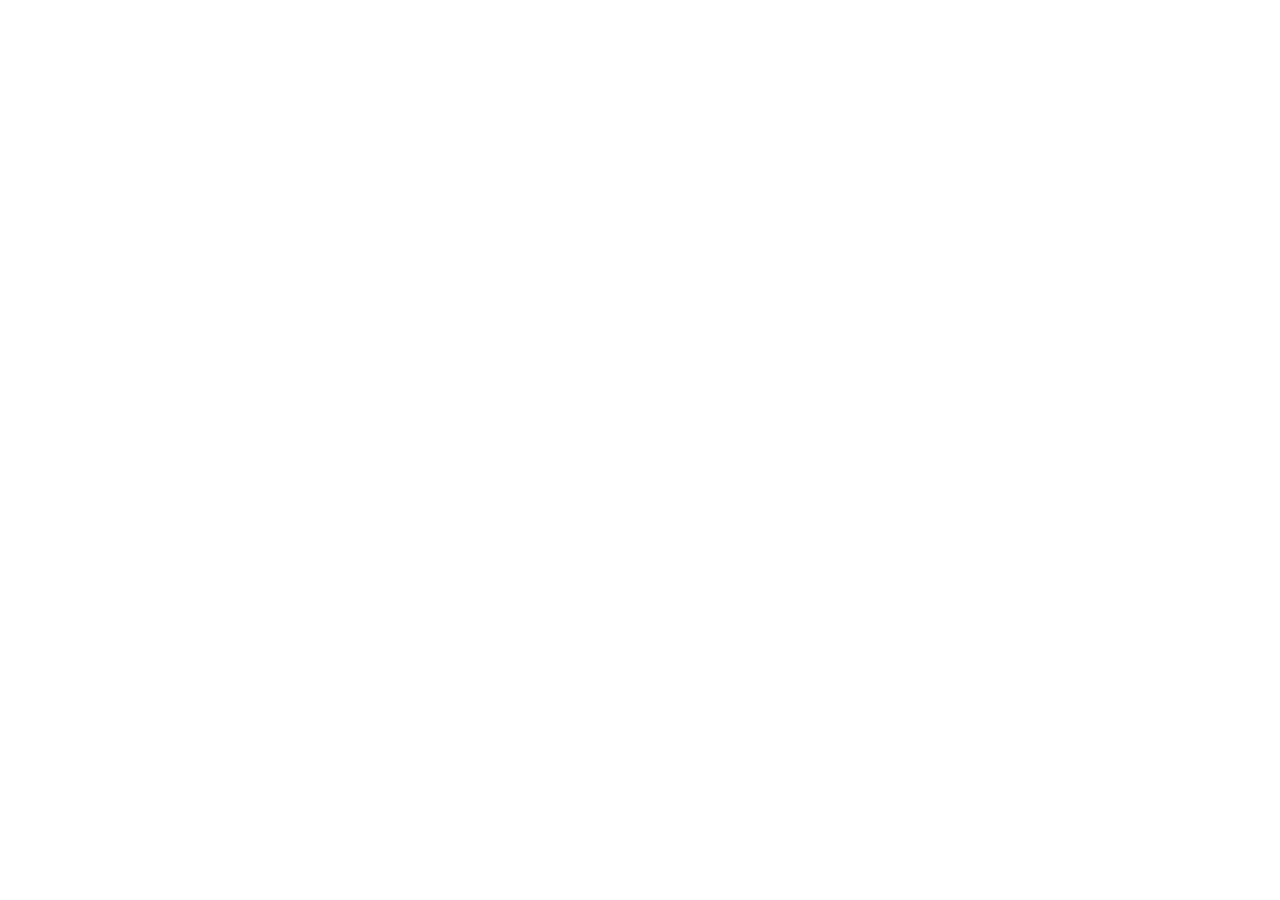
==== index.html @ 4777fe64 "First" ====
<!DOCTYPE html>
<html lang="en">
<head>
    <meta charset="UTF-8">
    <meta name="viewport" content="width=device-width, initial-scale=1.0">
    <title>Document</title>
    <link rel="stylesheet" href="assets/styles.css">
</head>
<body>
    
</body>
</html>
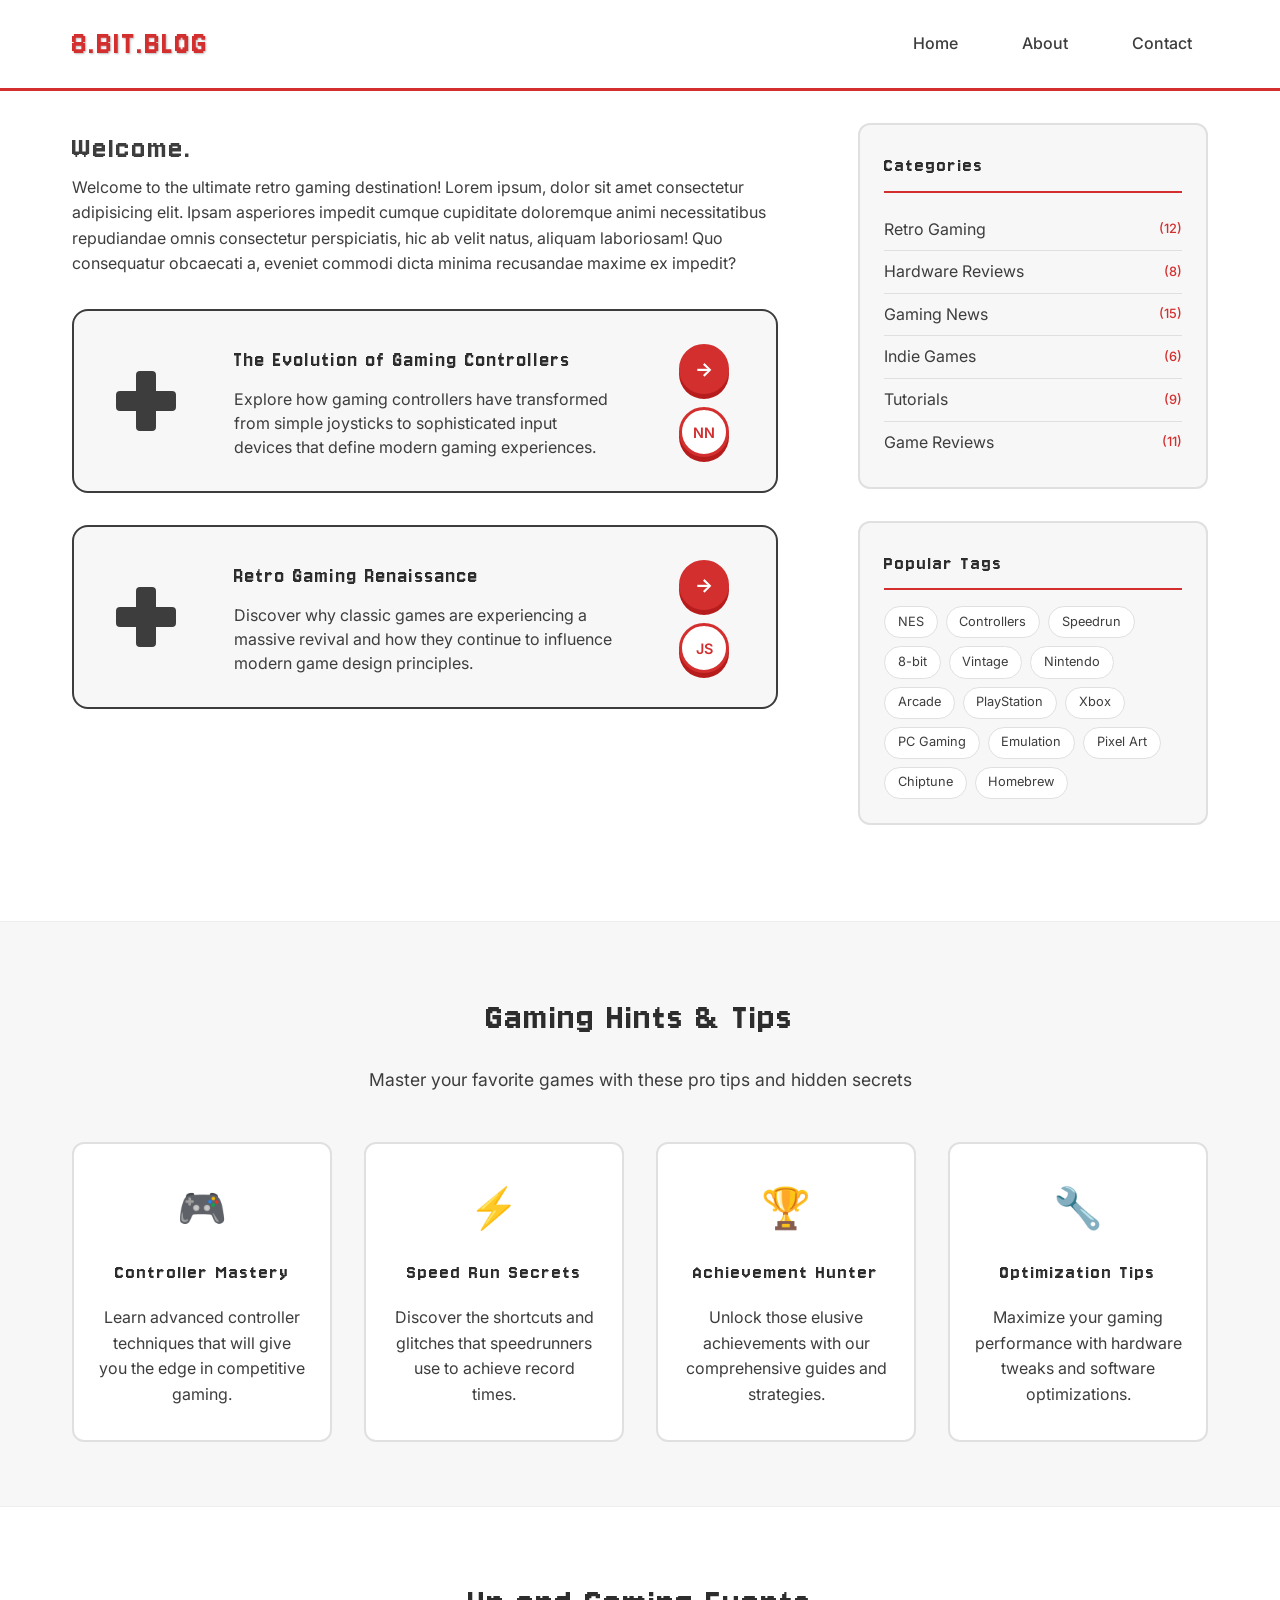
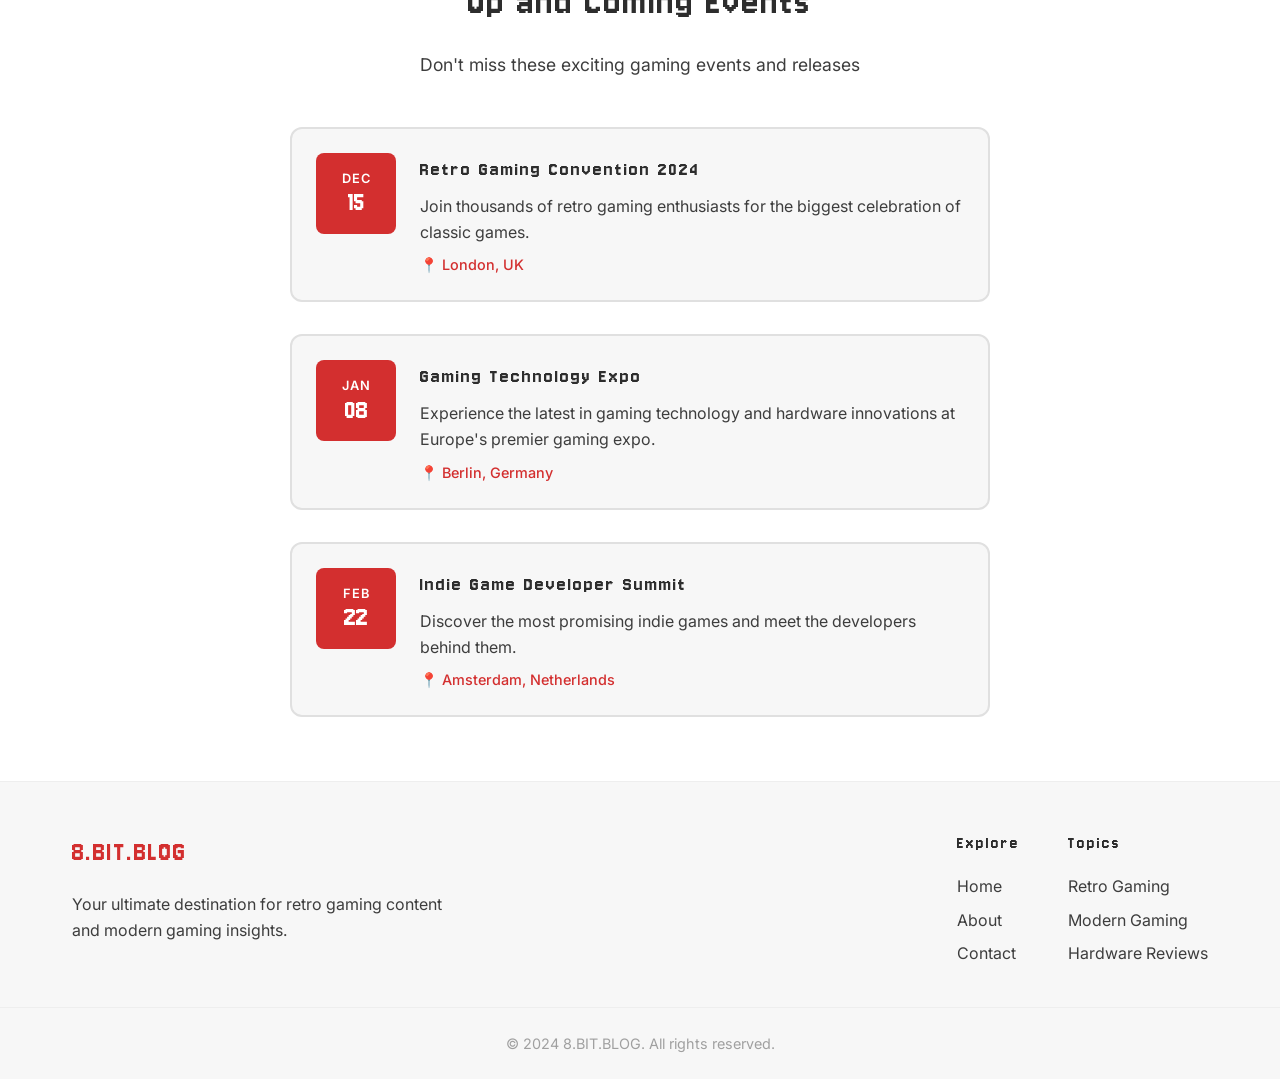
==== commit 2d7d7737: "Add proper CSS styles" ====
--- a/index.html
+++ b/index.html
@@ -1,12 +1,300 @@
-<!DOCTYPE html>
 <html lang="en">
-<head>
-    <meta charset="UTF-8">
-    <meta name="viewport" content="width=device-width, initial-scale=1.0">
-    <title>Document</title>
-    <link rel="stylesheet" href="assets/styles.css">
-</head>
-<body>
-    
-</body>
-</html>+  <head>
+    <meta charset="UTF-8" />
+    <meta name="viewport" content="width=device-width, initial-scale=1.0" />
+    <title>8.BIT.BLOG - Nostalgic Gaming Experience</title>
+    <link rel="stylesheet" href="assets/styles.css" />
+  </head>
+  <body>
+    <nav class="navbar">
+      <div class="nav-container">
+        <a href="index.html" class="nav-logo">8.BIT.BLOG</a>
+        <ul class="nav-links">
+          <li><a href="index.html">Home</a></li>
+          <li><a href="about.html">About</a></li>
+          <li><a href="contact.html">Contact</a></li>
+        </ul>
+      </div>
+    </nav>
+
+    <div class="content">
+      <div class="main-layout">
+        <!-- Left Column - Blog Content -->
+        <div class="blog-section">
+          <h1>Welcome.</h1>
+          <p>
+            Welcome to the ultimate retro gaming destination! Lorem ipsum, dolor
+            sit amet consectetur adipisicing elit. Ipsam asperiores impedit
+            cumque cupiditate doloremque animi necessitatibus repudiandae omnis
+            consectetur perspiciatis, hic ab velit natus, aliquam laboriosam!
+            Quo consequatur obcaecati a, eveniet commodi dicta minima recusandae
+            maxime ex impedit?
+          </p>
+
+          <!-- NES Gamepad Card Template -->
+          <div class="gamepad-card">
+            <div class="card-left">
+              <div class="dpad">
+                <div class="dpad-vertical"></div>
+                <div class="dpad-horizontal"></div>
+              </div>
+            </div>
+
+            <div class="card-content">
+              <h3>The Evolution of Gaming Controllers</h3>
+              <p>
+                Explore how gaming controllers have transformed from simple
+                joysticks to sophisticated input devices that define modern
+                gaming experiences.
+              </p>
+            </div>
+
+            <div class="card-right">
+              <div class="action-buttons">
+                <button class="action-btn read-more" title="Read More">
+                  <span class="arrow">→</span>
+                </button>
+                <button class="action-btn author-btn" title="Author">
+                  <span class="initials">NN</span>
+                </button>
+              </div>
+            </div>
+          </div>
+
+          <!-- Second Card -->
+          <div class="gamepad-card">
+            <div class="card-left">
+              <div class="dpad">
+                <div class="dpad-vertical"></div>
+                <div class="dpad-horizontal"></div>
+              </div>
+            </div>
+
+            <div class="card-content">
+              <h3>Retro Gaming Renaissance</h3>
+              <p>
+                Discover why classic games are experiencing a massive revival
+                and how they continue to influence modern game design
+                principles.
+              </p>
+            </div>
+
+            <div class="card-right">
+              <div class="action-buttons">
+                <button class="action-btn read-more" title="Read More">
+                  <span class="arrow">→</span>
+                </button>
+                <button class="action-btn author-btn" title="Author">
+                  <span class="initials">JS</span>
+                </button>
+              </div>
+            </div>
+          </div>
+        </div>
+        <!-- End of Left Column -->
+
+        <!-- Right Column - Tags and Categories -->
+        <div class="sidebar-section">
+          <!-- Categories -->
+          <div class="sidebar-widget">
+            <h3>Categories</h3>
+            <ul class="category-list">
+              <li>
+                <a href="#" class="category-item"
+                  >Retro Gaming <span class="count">(12)</span></a
+                >
+              </li>
+              <li>
+                <a href="#" class="category-item"
+                  >Hardware Reviews <span class="count">(8)</span></a
+                >
+              </li>
+              <li>
+                <a href="#" class="category-item"
+                  >Gaming News <span class="count">(15)</span></a
+                >
+              </li>
+              <li>
+                <a href="#" class="category-item"
+                  >Indie Games <span class="count">(6)</span></a
+                >
+              </li>
+              <li>
+                <a href="#" class="category-item"
+                  >Tutorials <span class="count">(9)</span></a
+                >
+              </li>
+              <li>
+                <a href="#" class="category-item"
+                  >Game Reviews <span class="count">(11)</span></a
+                >
+              </li>
+            </ul>
+          </div>
+
+          <!-- Tags -->
+          <div class="sidebar-widget">
+            <h3>Popular Tags</h3>
+            <div class="tag-cloud">
+              <a href="#" class="tag">NES</a>
+              <a href="#" class="tag">Controllers</a>
+              <a href="#" class="tag">Speedrun</a>
+              <a href="#" class="tag">8-bit</a>
+              <a href="#" class="tag">Vintage</a>
+              <a href="#" class="tag">Nintendo</a>
+              <a href="#" class="tag">Arcade</a>
+              <a href="#" class="tag">PlayStation</a>
+              <a href="#" class="tag">Xbox</a>
+              <a href="#" class="tag">PC Gaming</a>
+              <a href="#" class="tag">Emulation</a>
+              <a href="#" class="tag">Pixel Art</a>
+              <a href="#" class="tag">Chiptune</a>
+              <a href="#" class="tag">Homebrew</a>
+            </div>
+          </div>
+        </div>
+      </div>
+    </div>
+
+    <!-- Gaming Hints Section - Full Width -->
+    <div class="hints-section">
+      <div class="hints-container">
+        <h2>Gaming Hints & Tips</h2>
+        <p class="hints-subtitle">
+          Master your favorite games with these pro tips and hidden secrets
+        </p>
+
+        <div class="hints-grid">
+          <div class="hint-card">
+            <div class="hint-icon">🎮</div>
+            <h3>Controller Mastery</h3>
+            <p>
+              Learn advanced controller techniques that will give you the edge
+              in competitive gaming.
+            </p>
+          </div>
+
+          <div class="hint-card">
+            <div class="hint-icon">⚡</div>
+            <h3>Speed Run Secrets</h3>
+            <p>
+              Discover the shortcuts and glitches that speedrunners use to
+              achieve record times.
+            </p>
+          </div>
+
+          <div class="hint-card">
+            <div class="hint-icon">🏆</div>
+            <h3>Achievement Hunter</h3>
+            <p>
+              Unlock those elusive achievements with our comprehensive guides
+              and strategies.
+            </p>
+          </div>
+
+          <div class="hint-card">
+            <div class="hint-icon">🔧</div>
+            <h3>Optimization Tips</h3>
+            <p>
+              Maximize your gaming performance with hardware tweaks and software
+              optimizations.
+            </p>
+          </div>
+        </div>
+      </div>
+    </div>
+
+    <!-- Up and Coming Events Section -->
+    <div class="events-section">
+      <div class="events-container">
+        <h2>Up and Coming Events</h2>
+        <p class="events-subtitle">
+          Don't miss these exciting gaming events and releases
+        </p>
+
+        <div class="events-timeline">
+          <div class="event-item">
+            <div class="event-date">
+              <span class="month">DEC</span>
+              <span class="day">15</span>
+            </div>
+            <div class="event-content">
+              <h3>Retro Gaming Convention 2024</h3>
+              <p>
+                Join thousands of retro gaming enthusiasts for the biggest
+                celebration of classic games.
+              </p>
+              <span class="event-location">📍 London, UK</span>
+            </div>
+          </div>
+
+          <div class="event-item">
+            <div class="event-date">
+              <span class="month">JAN</span>
+              <span class="day">08</span>
+            </div>
+            <div class="event-content">
+              <h3>Gaming Technology Expo</h3>
+              <p>
+                Experience the latest in gaming technology and hardware
+                innovations at Europe's premier gaming expo.
+              </p>
+              <span class="event-location">📍 Berlin, Germany</span>
+            </div>
+          </div>
+
+          <div class="event-item">
+            <div class="event-date">
+              <span class="month">FEB</span>
+              <span class="day">22</span>
+            </div>
+            <div class="event-content">
+              <h3>Indie Game Developer Summit</h3>
+              <p>
+                Discover the most promising indie games and meet the developers
+                behind them.
+              </p>
+              <span class="event-location">📍 Amsterdam, Netherlands</span>
+            </div>
+          </div>
+        </div>
+      </div>
+    </div>
+
+    <footer class="footer">
+      <div class="footer-container">
+        <div class="footer-brand">
+          <h3>8.BIT.BLOG</h3>
+          <p>
+            Your ultimate destination for retro gaming content and modern gaming
+            insights.
+          </p>
+        </div>
+
+        <div class="footer-links">
+          <div class="footer-section">
+            <h4>Explore</h4>
+            <ul>
+              <li><a href="index.html">Home</a></li>
+              <li><a href="about.html">About</a></li>
+              <li><a href="contact.html">Contact</a></li>
+            </ul>
+          </div>
+
+          <div class="footer-section">
+            <h4>Topics</h4>
+            <ul>
+              <li><a href="#">Retro Gaming</a></li>
+              <li><a href="#">Modern Gaming</a></li>
+              <li><a href="#">Hardware Reviews</a></li>
+            </ul>
+          </div>
+        </div>
+      </div>
+
+      <div class="footer-bottom">
+        <p>&copy; 2024 8.BIT.BLOG. All rights reserved.</p>
+      </div>
+    </footer>
+  </body>
+</html>
--- a/assets/styles.css
+++ b/assets/styles.css
@@ -0,0 +1,915 @@
+/* Import fonts from Google Fonts */
+@import url("https://fonts.googleapis.com/css2?family=Jersey+10&family=Inter:wght@300;400;500;600&display=swap");
+
+/* Retro Gaming Color Scheme - Inspired by classic NES gamepad */
+:root {
+  --retro-dark: #2d2d2d;
+  --retro-grey: #3d3d3d;
+  --retro-light: #f7f7f7;
+  --retro-red: #d32f2f;
+  --retro-white: #ffffff;
+  --retro-shadow: rgba(42, 42, 42, 0.3);
+  --retro-letter-spacing: 2px;
+}
+
+/* Global styles */
+* {
+  margin: 0;
+  padding: 0;
+  box-sizing: border-box;
+}
+body {
+  font-family: "Inter", sans-serif;
+  background: var(--retro-white);
+  min-height: 100vh;
+  color: var(--retro-grey);
+  line-height: 1.6;
+}
+/* Headings */
+h1,
+h2,
+h3,
+h4,
+h5,
+h6 {
+  font-weight: normal;
+  font-family: "Jersey 10", cursive;
+  letter-spacing: var(--retro-letter-spacing);
+}
+
+/* Navbar styling */
+.navbar {
+  background: var(--retro-white);
+  border-bottom: 3px solid var(--retro-red);
+}
+
+.nav-container {
+  max-width: 1200px;
+  margin: 0 auto;
+  display: flex;
+  justify-content: space-between;
+  align-items: center;
+  padding: 1rem 2rem;
+}
+
+.nav-logo {
+  font-size: 2.2rem;
+  color: var(--retro-red);
+  text-decoration: none;
+  text-shadow: 1px 1px 2px var(--retro-shadow);
+  font-weight: normal;
+  font-family: "Jersey 10", cursive;
+  letter-spacing: var(--retro-letter-spacing);
+}
+
+.nav-links {
+  display: flex;
+  list-style: none;
+  gap: 2rem;
+}
+
+.nav-links a {
+  color: var(--retro-grey);
+  text-decoration: none;
+  font-family: "Inter", sans-serif;
+  font-weight: 500;
+  padding: 0.5rem 1rem;
+  transition: all 0.1s ease;
+}
+
+.nav-links a:hover {
+  color: var(--retro-red);
+}
+
+/* Main title styling */
+.main-title {
+  text-align: center;
+  padding: 3rem 2rem;
+  background: rgba(255, 255, 255, 0.1);
+  margin: 2rem auto;
+  max-width: 800px;
+  border-radius: 12px;
+  border: 3px solid var(--retro-dark);
+  box-shadow: 0 8px 16px var(--retro-shadow);
+}
+
+.main-title h1 {
+  font-size: 3.5rem;
+  color: var(--retro-white);
+  text-shadow: 3px 3px 0px var(--retro-red);
+  margin-bottom: 1rem;
+  font-family: "Jersey 10", cursive;
+  letter-spacing: 2px;
+}
+
+.main-title .subtitle {
+  font-size: 1.2rem;
+  color: var(--retro-light);
+  font-weight: 500;
+  text-transform: uppercase;
+  letter-spacing: 1px;
+}
+
+/* Content area styling */
+.content {
+  max-width: 1200px;
+  margin: 0 auto;
+  padding: 2rem;
+}
+
+.content p {
+  font-family: "Inter", sans-serif;
+  font-weight: 400;
+  margin-bottom: 1rem;
+}
+
+/* Main Layout - Two Column */
+.main-layout {
+  display: grid;
+  grid-template-columns: 1fr 350px;
+  gap: 5rem;
+  align-items: start;
+}
+
+.blog-section {
+  min-width: 0; /* Prevents grid overflow */
+}
+
+/* Sidebar Section */
+.sidebar-section {
+  display: flex;
+  flex-direction: column;
+  gap: 2rem;
+}
+
+.sidebar-widget {
+  background: var(--retro-light);
+  border: 2px solid #e0e0e0;
+  border-radius: 12px;
+  padding: 1.5rem;
+}
+
+.sidebar-widget h3 {
+  color: var(--retro-dark);
+  margin-bottom: 1rem;
+  font-size: 1.3rem;
+  border-bottom: 2px solid var(--retro-red);
+  padding-bottom: 0.5rem;
+}
+
+/* Categories */
+.category-list {
+  list-style: none;
+  padding: 0;
+  margin: 0;
+}
+
+.category-list li {
+  border-bottom: 1px solid #e0e0e0;
+  padding: 0.5rem 0;
+}
+
+.category-list li:last-child {
+  border-bottom: none;
+}
+
+.category-item {
+  font-family: 'Inter', sans-serif;
+  color: var(--retro-grey);
+  text-decoration: none;
+  display: flex;
+  justify-content: space-between;
+  align-items: center;
+  transition: color 0.2s ease;
+}
+
+.category-item:hover {
+  color: var(--retro-red);
+}
+
+.count {
+  font-size: 0.8rem;
+  color: var(--retro-red);
+  font-weight: 500;
+}
+
+/* Tag Cloud */
+.tag-cloud {
+  display: flex;
+  flex-wrap: wrap;
+  gap: 0.5rem;
+}
+
+.tag {
+  font-family: 'Inter', sans-serif;
+  background: var(--retro-white);
+  color: var(--retro-grey);
+  padding: 0.3rem 0.8rem;
+  border-radius: 20px;
+  text-decoration: none;
+  font-size: 0.8rem;
+  border: 1px solid #e0e0e0;
+  transition: all 0.2s ease;
+}
+
+.tag:hover {
+  background: var(--retro-red);
+  color: var(--retro-white);
+  border-color: var(--retro-red);
+}
+
+
+/* About Page Specific Styles */
+.about-topics {
+  margin: 2rem 0;
+}
+
+.topic-item {
+  background: var(--retro-light);
+  border: 2px solid #e0e0e0;
+  border-radius: 12px;
+  padding: 1.5rem;
+  margin-bottom: 1rem;
+  transition: all 0.3s ease;
+}
+
+.topic-item:hover {
+  border-color: var(--retro-red);
+  transform: translateY(-2px);
+  box-shadow: 0 4px 12px rgba(0, 0, 0, 0.1);
+}
+
+.topic-item h3 {
+  color: var(--retro-dark);
+  margin-bottom: 0.5rem;
+  font-size: 1.2rem;
+}
+
+.topic-item p {
+  font-family: 'Inter', sans-serif;
+  color: var(--retro-grey);
+  line-height: 1.6;
+  margin: 0;
+}
+
+/* Contact Form Styles */
+.contact-form-section {
+  margin: 2rem 0;
+  background: var(--retro-light);
+  border: 2px solid #e0e0e0;
+  border-radius: 12px;
+  padding: 2rem;
+}
+
+.contact-form-section h2 {
+  margin-bottom: 1.5rem;
+  color: var(--retro-dark);
+}
+
+.contact-form {
+  display: flex;
+  flex-direction: column;
+  gap: 1.5rem;
+}
+
+.form-row {
+  display: grid;
+  grid-template-columns: 1fr 1fr;
+  gap: 1rem;
+}
+
+.form-group {
+  display: flex;
+  flex-direction: column;
+}
+
+.form-group label {
+  font-family: 'Inter', sans-serif;
+  color: var(--retro-dark);
+  font-weight: 500;
+  margin-bottom: 0.5rem;
+  font-size: 0.9rem;
+}
+
+.form-group input,
+.form-group select,
+.form-group textarea {
+  font-family: 'Inter', sans-serif;
+  padding: 0.8rem;
+  border: 2px solid #e0e0e0;
+  border-radius: 6px;
+  font-size: 0.9rem;
+  transition: border-color 0.2s ease;
+  background: var(--retro-white);
+}
+
+.form-group input:focus,
+.form-group select:focus,
+.form-group textarea:focus {
+  outline: none;
+  border-color: var(--retro-red);
+}
+
+.form-group textarea {
+  resize: vertical;
+  min-height: 120px;
+}
+
+.checkbox-group {
+  flex-direction: row;
+  align-items: center;
+  gap: 0.5rem;
+}
+
+.checkbox-label {
+  display: flex;
+  align-items: center;
+  gap: 0.5rem;
+  cursor: pointer;
+  font-size: 0.9rem;
+}
+
+.checkbox-label input[type="checkbox"] {
+  width: 18px;
+  height: 18px;
+  margin: 0;
+}
+
+.contact-submit-btn {
+  background: var(--retro-red);
+  color: var(--retro-white);
+  padding: 1rem 2rem;
+  border: none;
+  border-radius: 6px;
+  font-family: 'Inter', sans-serif;
+  font-weight: 600;
+  font-size: 1rem;
+  cursor: pointer;
+  transition: all 0.2s ease;
+  align-self: flex-start;
+  box-shadow: 0 4px 0 #b71c1c;
+}
+
+.contact-submit-btn:hover {
+  transform: translateY(-2px);
+  box-shadow: 0 6px 0 #b71c1c;
+}
+
+.contact-submit-btn:active {
+  transform: translateY(2px);
+  box-shadow: 0 2px 0 #b71c1c;
+}
+
+.contact-link {
+  color: var(--retro-red);
+  text-decoration: none;
+  font-weight: 500;
+  font-family: 'Inter', sans-serif;
+  font-size: 0.9rem;
+  margin-top: 0.5rem;
+  display: inline-block;
+}
+
+.contact-link:hover {
+  text-decoration: underline;
+}
+
+/* NES Gamepad Card Styling */
+.gamepad-card {
+  display: flex;
+  align-items: center;
+  background: var(--retro-light);
+  border: 2px solid var(--retro-grey);
+  border-radius: 16px;
+  padding: 2rem;
+  margin: 2rem 0;
+  gap: 2rem;
+  max-width: 800px;
+}
+
+/* Left side - D-Pad */
+.card-left {
+  flex: 0 0 80px;
+  display: flex;
+  justify-content: center;
+  align-items: center;
+}
+
+.dpad {
+  position: relative;
+  width: 60px;
+  height: 60px;
+}
+
+.dpad-horizontal,
+.dpad-vertical {
+  background: var(--retro-grey);
+  position: absolute;
+  border-radius: 4px;
+}
+
+.dpad-horizontal {
+  width: 60px;
+  height: 20px;
+  top: 50%;
+  left: 0;
+  transform: translateY(-50%);
+}
+
+.dpad-vertical {
+  width: 20px;
+  height: 60px;
+  left: 50%;
+  top: 0;
+  transform: translateX(-50%);
+}
+
+/* Center content */
+.card-content {
+  flex: 1;
+  padding: 0 1rem;
+}
+
+.card-content h3 {
+  color: var(--retro-dark);
+  margin-bottom: 0.5rem;
+  font-size: 1.4rem;
+}
+
+.card-content p {
+  color: var(--retro-grey);
+  margin: 0;
+  line-height: 1.5;
+}
+
+/* Right side - Action buttons */
+.card-right {
+  flex: 0 0 80px;
+  display: flex;
+  justify-content: center;
+  align-items: center;
+}
+
+.action-buttons {
+  display: flex;
+  flex-direction: column;
+  gap: 0.8rem;
+}
+
+.action-btn {
+  width: 50px;
+  height: 50px;
+  border-radius: 50%;
+  border: 3px solid var(--retro-red);
+  background: var(--retro-red);
+  color: var(--retro-white);
+  font-family: "Inter", sans-serif;
+  font-weight: 600;
+  cursor: pointer;
+  transition: all 0.2s ease;
+  display: flex;
+  align-items: center;
+  justify-content: center;
+  box-shadow: 0 5px 0 #b71c1c;
+}
+
+.action-btn:active {
+  transform: translateY(3px);
+  box-shadow: 0 2px 0 #b71c1c;
+}
+
+.action-btn .arrow {
+  font-size: 1.2rem;
+  font-weight: bold;
+}
+
+.action-btn .initials {
+  font-size: 0.9rem;
+  font-weight: 600;
+}
+
+/* Author button styling */
+.author-btn {
+  background: var(--retro-white);
+  color: var(--retro-red);
+  border: 3px solid var(--retro-red);
+  box-shadow: 0 5px 0 #b71c1c;
+}
+
+.author-btn:hover {
+  background: var(--retro-red);
+  color: var(--retro-white);
+}
+
+/* Gaming Hints Section */
+.hints-section {
+  background: var(--retro-light);
+  border-top: 1px solid #eee;
+  border-bottom: 1px solid #eee;
+  margin-top: 4rem;
+  padding: 4rem 0;
+}
+
+.hints-container {
+  max-width: 1200px;
+  margin: 0 auto;
+  padding: 0 2rem;
+  text-align: center;
+}
+
+.hints-section h2 {
+  color: var(--retro-dark);
+  font-size: 2.5rem;
+  margin-bottom: 1rem;
+}
+
+.hints-subtitle {
+  font-family: "Inter", sans-serif;
+  color: var(--retro-grey);
+  font-size: 1.1rem;
+  margin-bottom: 3rem;
+  max-width: 600px;
+  margin-left: auto;
+  margin-right: auto;
+}
+
+.hints-grid {
+  display: grid;
+  grid-template-columns: repeat(auto-fit, minmax(250px, 1fr));
+  gap: 2rem;
+  margin-top: 3rem;
+}
+
+.hint-card {
+  background: var(--retro-white);
+  border: 2px solid #e0e0e0;
+  border-radius: 12px;
+  padding: 2rem 1.5rem;
+  text-align: center;
+  transition: all 0.3s ease;
+  cursor: pointer;
+}
+
+.hint-card:hover {
+  border-color: var(--retro-red);
+  transform: translateY(-4px);
+  box-shadow: 0 8px 24px rgba(0, 0, 0, 0.1);
+}
+
+.hint-icon {
+  font-size: 2.5rem;
+  margin-bottom: 1rem;
+  display: block;
+}
+
+.hint-card h3 {
+  color: var(--retro-dark);
+  margin-bottom: 1rem;
+  font-size: 1.3rem;
+}
+
+.hint-card p {
+  font-family: "Inter", sans-serif;
+  color: var(--retro-grey);
+  line-height: 1.6;
+  margin: 0;
+}
+
+/* Events Section */
+.events-section {
+  background: var(--retro-white);
+  padding: 4rem 0;
+}
+
+.events-container {
+  max-width: 1200px;
+  margin: 0 auto;
+  padding: 0 2rem;
+  text-align: center;
+}
+
+.events-section h2 {
+  color: var(--retro-dark);
+  font-size: 2.5rem;
+  margin-bottom: 1rem;
+}
+
+.events-subtitle {
+  font-family: 'Inter', sans-serif;
+  color: var(--retro-grey);
+  font-size: 1.1rem;
+  margin-bottom: 3rem;
+  max-width: 600px;
+  margin-left: auto;
+  margin-right: auto;
+}
+
+.events-timeline {
+  display: flex;
+  flex-direction: column;
+  gap: 2rem;
+  max-width: 700px;
+  margin: 0 auto;
+  text-align: left;
+}
+
+.event-item {
+  display: flex;
+  gap: 1.5rem;
+  align-items: flex-start;
+  padding: 1.5rem;
+  background: var(--retro-light);
+  border-radius: 12px;
+  border: 2px solid #e0e0e0;
+  transition: all 0.3s ease;
+}
+
+.event-item:hover {
+  border-color: var(--retro-red);
+  transform: translateY(-2px);
+  box-shadow: 0 8px 24px rgba(0, 0, 0, 0.1);
+}
+
+.event-date {
+  flex: 0 0 80px;
+  text-align: center;
+  background: var(--retro-red);
+  color: var(--retro-white);
+  border-radius: 8px;
+  padding: 1rem 0.5rem;
+  display: flex;
+  flex-direction: column;
+  justify-content: center;
+}
+
+.event-date .month {
+  font-family: 'Inter', sans-serif;
+  font-size: 0.8rem;
+  font-weight: 600;
+  text-transform: uppercase;
+  letter-spacing: 1px;
+}
+
+.event-date .day {
+  font-family: 'Jersey 10', cursive;
+  font-size: 1.8rem;
+  font-weight: normal;
+  line-height: 1;
+}
+
+.event-content {
+  flex: 1;
+}
+
+.event-content h3 {
+  color: var(--retro-dark);
+  margin-bottom: 0.5rem;
+  font-size: 1.3rem;
+}
+
+.event-content p {
+  font-family: 'Inter', sans-serif;
+  color: var(--retro-grey);
+  line-height: 1.6;
+  margin-bottom: 0.5rem;
+}
+
+.event-location {
+  font-family: 'Inter', sans-serif;
+  color: var(--retro-red);
+  font-size: 0.9rem;
+  font-weight: 500;
+}
+
+/* Footer Styling */
+.footer {
+  border-top: 1px solid #eee;
+  background: var(--retro-light);
+  color: var(--retro-dark);
+  margin-top: 0;
+}
+
+.footer-container {
+  max-width: 1200px;
+  margin: 0 auto;
+  padding: 3rem 2rem 2rem;
+  display: grid;
+  grid-template-columns: 1fr 1fr;
+  gap: 3rem;
+  align-items: start;
+}
+
+.footer-brand h3 {
+  color: var(--retro-red);
+  margin-bottom: 1rem;
+  font-size: 1.8rem;
+}
+
+.footer-brand p {
+  font-family: "Inter", sans-serif;
+  color: var(--retro-grey);
+  line-height: 1.6;
+  max-width: 400px;
+}
+
+.footer-links {
+  display: flex;
+  gap: 3rem;
+  justify-content: flex-end;
+}
+
+.footer-section h4 {
+  color: var(--retro-dark);
+  margin-bottom: 1rem;
+  font-size: 1.1rem;
+}
+
+.footer-section ul {
+  list-style: none;
+  padding: 0;
+}
+
+.footer-section li {
+  margin-bottom: 0.5rem;
+}
+
+.footer-section a {
+  color: var(--retro-grey);
+  text-decoration: none;
+  font-family: "Inter", sans-serif;
+  font-weight: 400;
+  transition: color 0.2s ease;
+}
+
+.footer-section a:hover {
+  color: var(--retro-red);
+}
+
+.footer-bottom {
+  border-top: 1px solid #eee;
+  padding: 1.5rem 2rem;
+  text-align: center;
+}
+
+.footer-bottom p {
+  font-family: "Inter", sans-serif;
+  color: #a0a0a0;
+  margin: 0;
+  font-size: 0.9rem;
+}
+
+/* Responsive design */
+@media (max-width: 768px) {
+  .nav-container {
+    flex-direction: column;
+    gap: 1rem;
+  }
+
+  .nav-links {
+    gap: 1rem;
+  }
+
+  .main-title h1 {
+    font-size: 2.5rem;
+  }
+
+  .navbar {
+    padding: 1rem;
+  }
+
+  /* Responsive main layout */
+  .main-layout {
+    grid-template-columns: 1fr;
+    gap: 2rem;
+  }
+
+  .sidebar-section {
+    order: -1; /* Move sidebar above blog content on mobile */
+  }
+
+  .sidebar-widget {
+    padding: 1rem;
+  }
+
+  .tag-cloud {
+    gap: 0.3rem;
+  }
+
+  .tag {
+    font-size: 0.75rem;
+    padding: 0.25rem 0.6rem;
+  }
+
+  /* Responsive contact form */
+  .contact-form-section {
+    padding: 1.5rem;
+  }
+
+  .form-row {
+    grid-template-columns: 1fr;
+    gap: 0;
+  }
+
+  /* Responsive gamepad card */
+  .gamepad-card {
+    flex-direction: column;
+    text-align: center;
+    padding: 1.5rem;
+    gap: 1.5rem;
+  }
+
+  .card-left,
+  .card-right {
+    flex: none;
+  }
+
+  .action-buttons {
+    flex-direction: row;
+    justify-content: center;
+    gap: 1rem;
+  }
+
+  .dpad {
+    width: 50px;
+    height: 50px;
+  }
+
+  .dpad-horizontal {
+    width: 50px;
+    height: 16px;
+  }
+
+  .dpad-vertical {
+    width: 16px;
+    height: 50px;
+  }
+
+  /* Responsive hints section */
+  .hints-section {
+    padding: 3rem 0;
+  }
+
+  .hints-container {
+    padding: 0 1rem;
+  }
+
+  .hints-section h2 {
+    font-size: 2rem;
+  }
+
+  .hints-grid {
+    grid-template-columns: 1fr;
+    gap: 1.5rem;
+  }
+
+  .hint-card {
+    padding: 1.5rem;
+  }
+
+  /* Responsive events section */
+  .events-section {
+    padding: 3rem 0;
+  }
+
+  .events-container {
+    padding: 0 1rem;
+  }
+
+  .events-section h2 {
+    font-size: 2rem;
+  }
+
+  .events-timeline {
+    max-width: 100%;
+  }
+
+  .event-item {
+    padding: 1.2rem;
+    gap: 1rem;
+  }
+
+  .event-date {
+    flex: 0 0 70px;
+    padding: 0.8rem 0.5rem;
+  }
+
+  .event-date .day {
+    font-size: 1.5rem;
+  }
+
+  /* Responsive footer */
+  .footer-container {
+    grid-template-columns: 1fr;
+    gap: 2rem;
+    padding: 2rem 1rem 1.5rem;
+  }
+
+  .footer-links {
+    justify-content: flex-start;
+    gap: 2rem;
+  }
+
+  .footer-bottom {
+    padding: 1rem;
+  }
+}
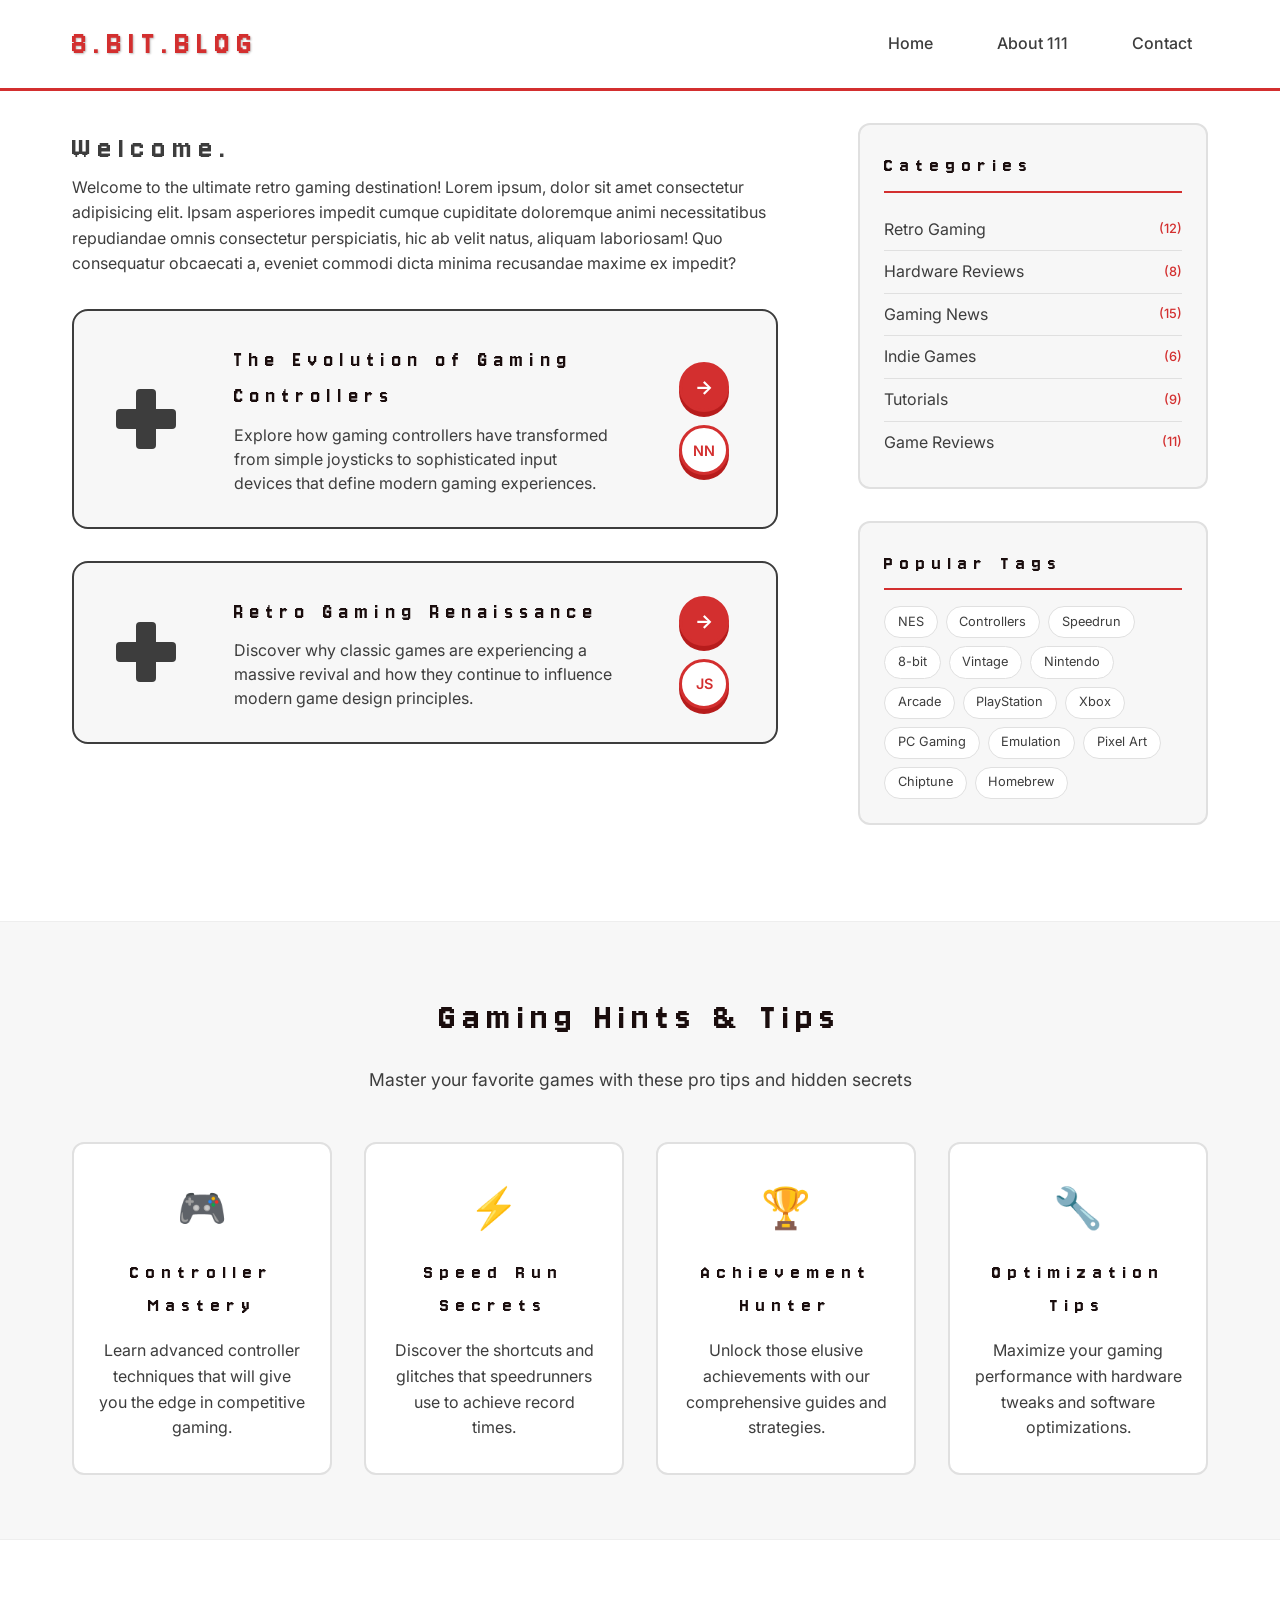
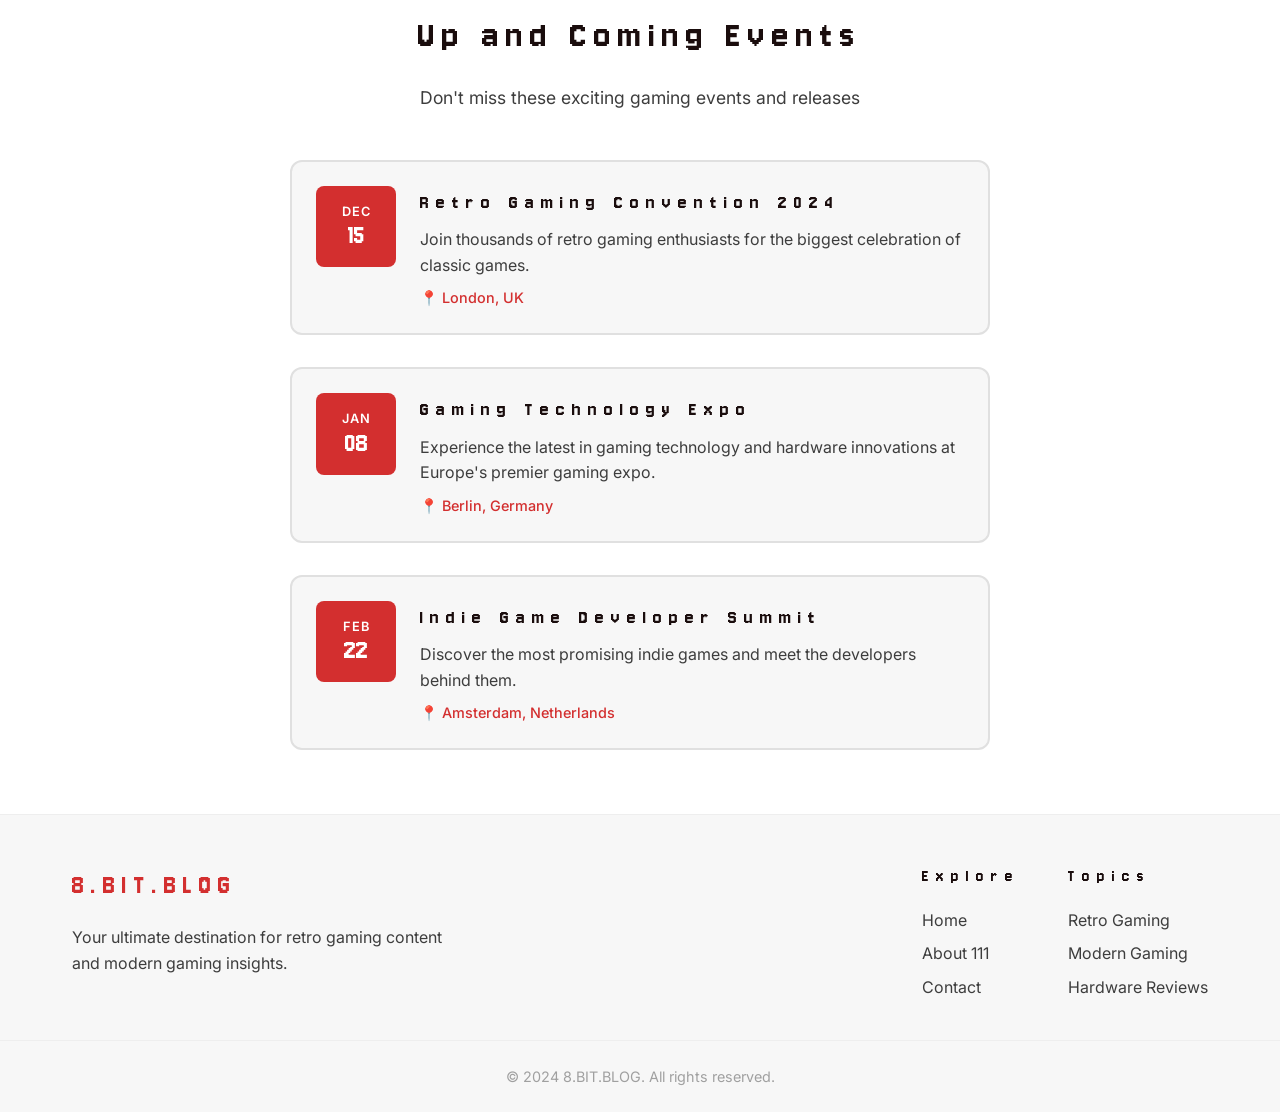
==== commit d980df3a: "fix links" ====
--- a/index.html
+++ b/index.html
@@ -2,7 +2,7 @@
   <head>
     <meta charset="UTF-8" />
     <meta name="viewport" content="width=device-width, initial-scale=1.0" />
-    <title>8.BIT.BLOG - Nostalgic Gaming Experience</title>
+    <title>8.BIT.BLOG - Nostalgic Gaming Experience !!!</title>
     <link rel="stylesheet" href="assets/styles.css" />
   </head>
   <body>
@@ -11,7 +11,7 @@
         <a href="index.html" class="nav-logo">8.BIT.BLOG</a>
         <ul class="nav-links">
           <li><a href="index.html">Home</a></li>
-          <li><a href="about.html">About</a></li>
+          <li><a href="about.html">About 111</a></li>
           <li><a href="contact.html">Contact</a></li>
         </ul>
       </div>
@@ -276,7 +276,7 @@
             <h4>Explore</h4>
             <ul>
               <li><a href="index.html">Home</a></li>
-              <li><a href="about.html">About</a></li>
+              <li><a href="about.html">About 111</a></li>
               <li><a href="contact.html">Contact</a></li>
             </ul>
           </div>
--- a/assets/styles.css
+++ b/assets/styles.css
@@ -3,13 +3,13 @@
 
 /* Retro Gaming Color Scheme - Inspired by classic NES gamepad */
 :root {
-  --retro-dark: #2d2d2d;
+  --retro-dark: #1a0d0d;
   --retro-grey: #3d3d3d;
   --retro-light: #f7f7f7;
   --retro-red: #d32f2f;
   --retro-white: #ffffff;
   --retro-shadow: rgba(42, 42, 42, 0.3);
-  --retro-letter-spacing: 2px;
+  --retro-letter-spacing: 7px;
 }
 
 /* Global styles */
@@ -876,7 +876,7 @@
   }
 
   .events-section h2 {
-    font-size: 2rem;
+    font-size: 4rem;
   }
 
   .events-timeline {
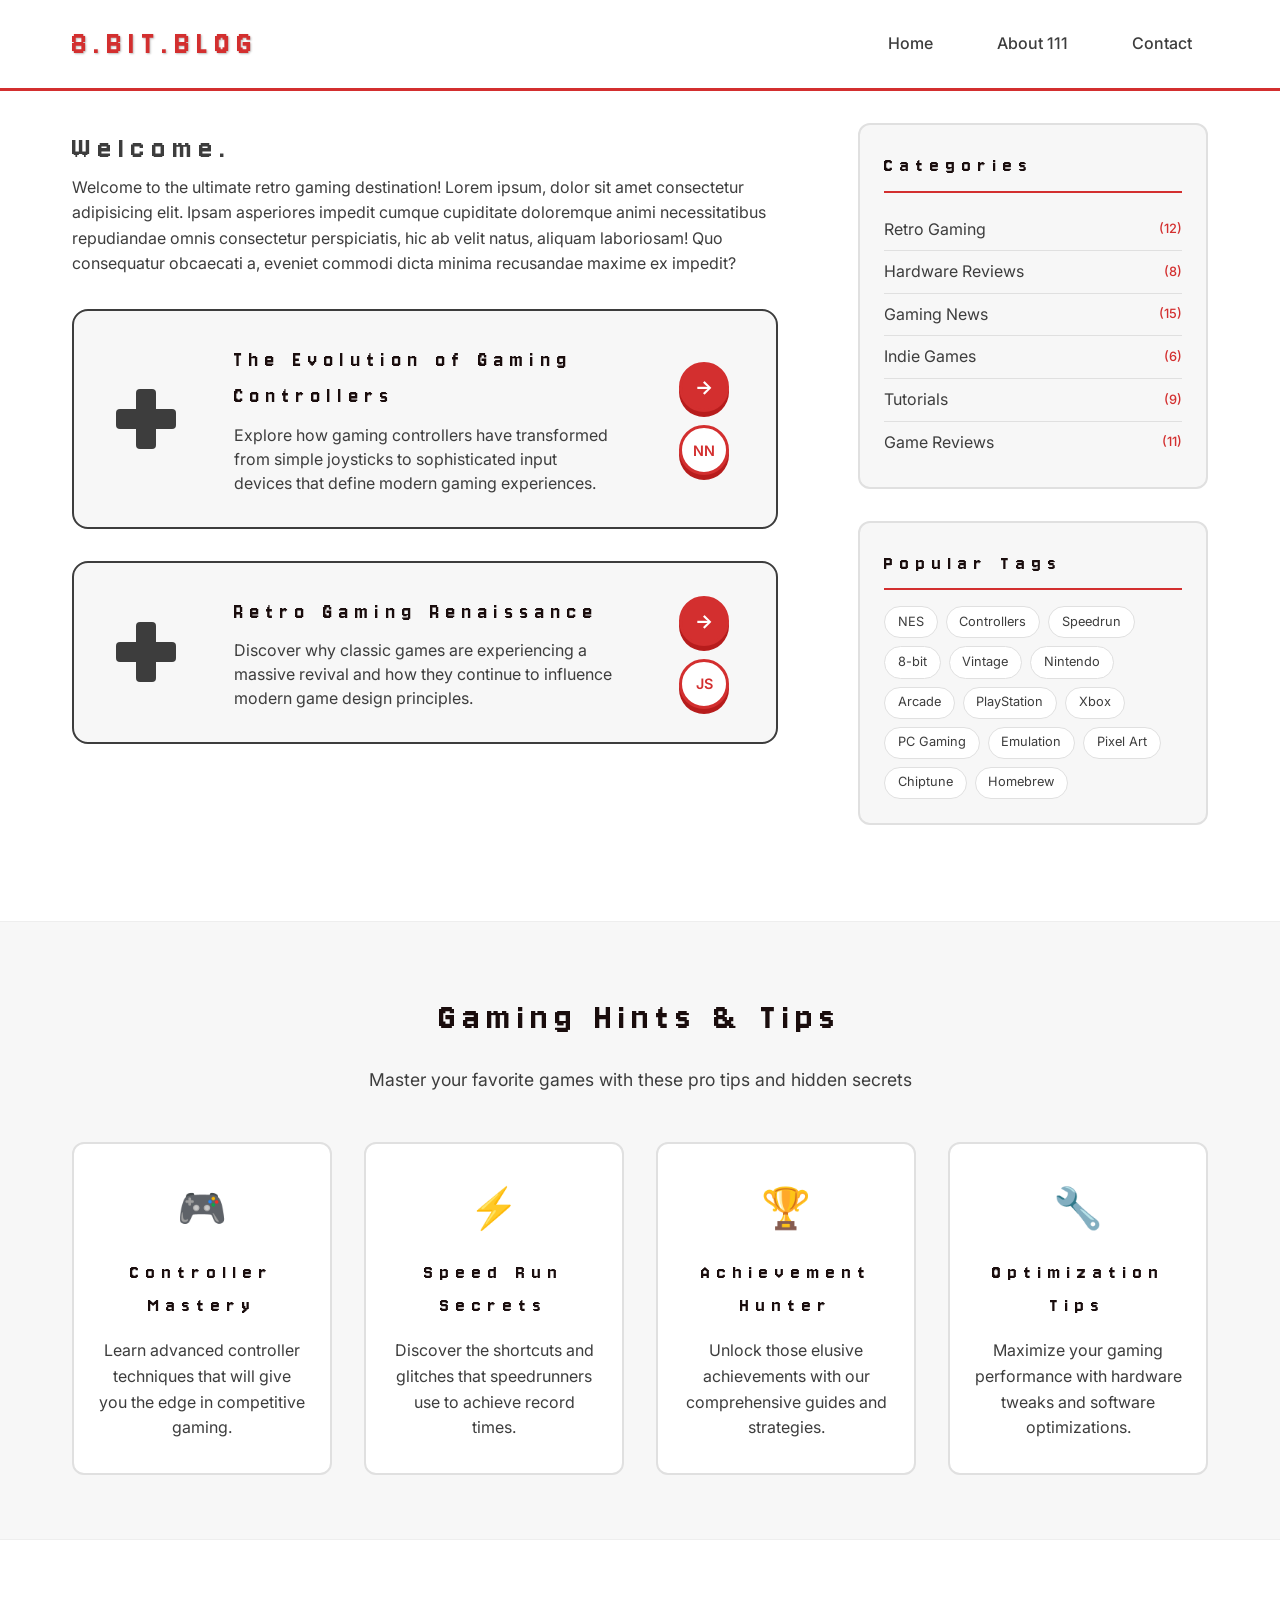
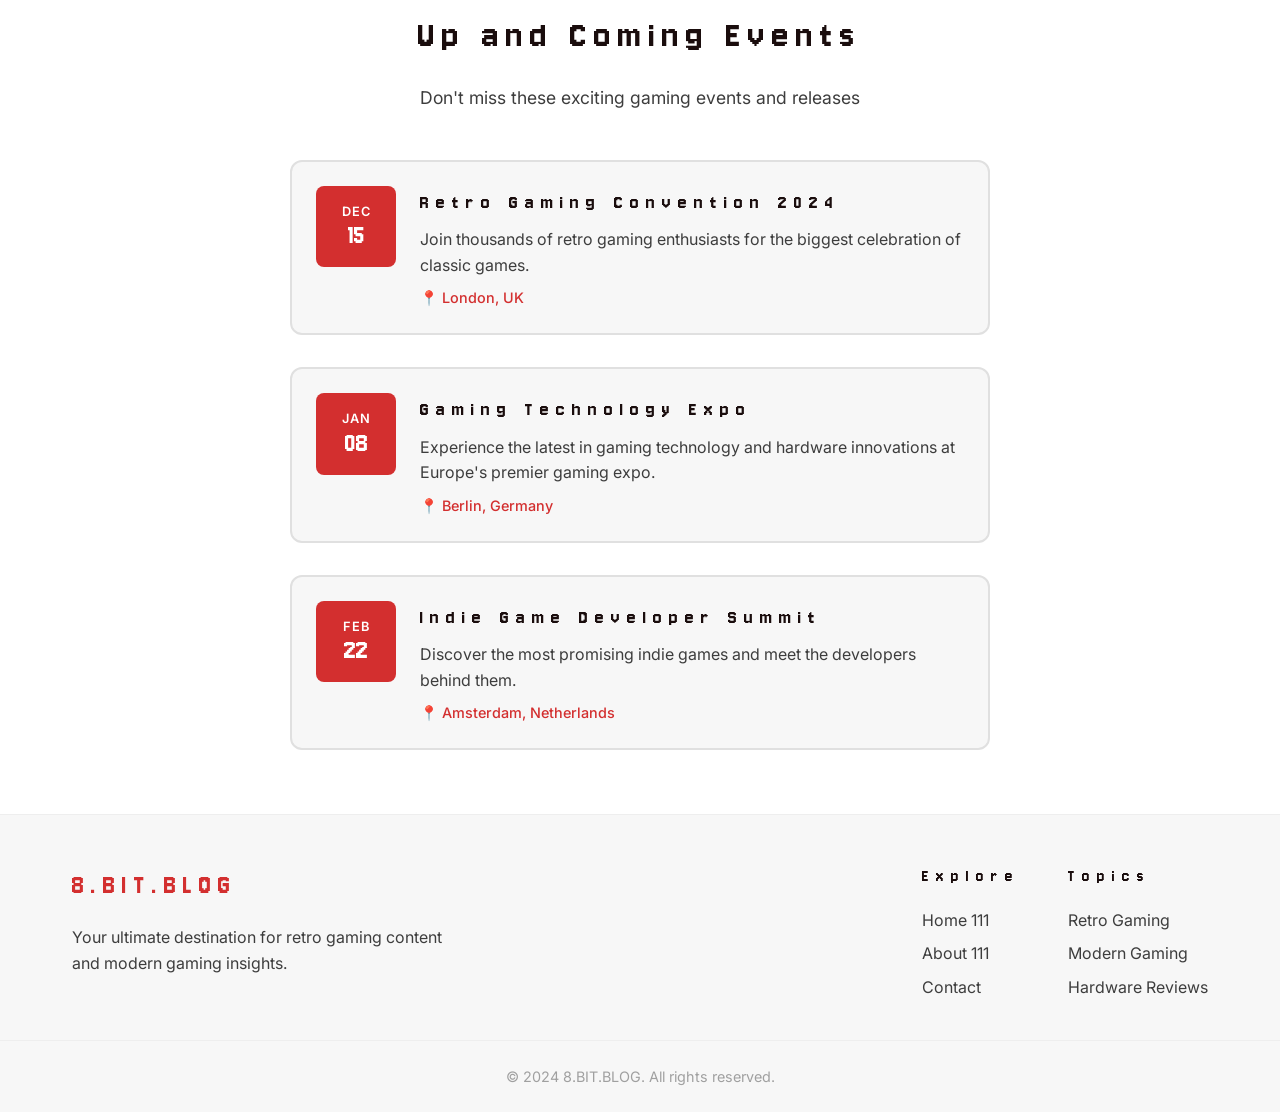
==== commit 8e68a534: "fix links 2" ====
--- a/index.html
+++ b/index.html
@@ -275,7 +275,7 @@
           <div class="footer-section">
             <h4>Explore</h4>
             <ul>
-              <li><a href="index.html">Home</a></li>
+              <li><a href="index.html">Home 111</a></li>
               <li><a href="about.html">About 111</a></li>
               <li><a href="contact.html">Contact</a></li>
             </ul>
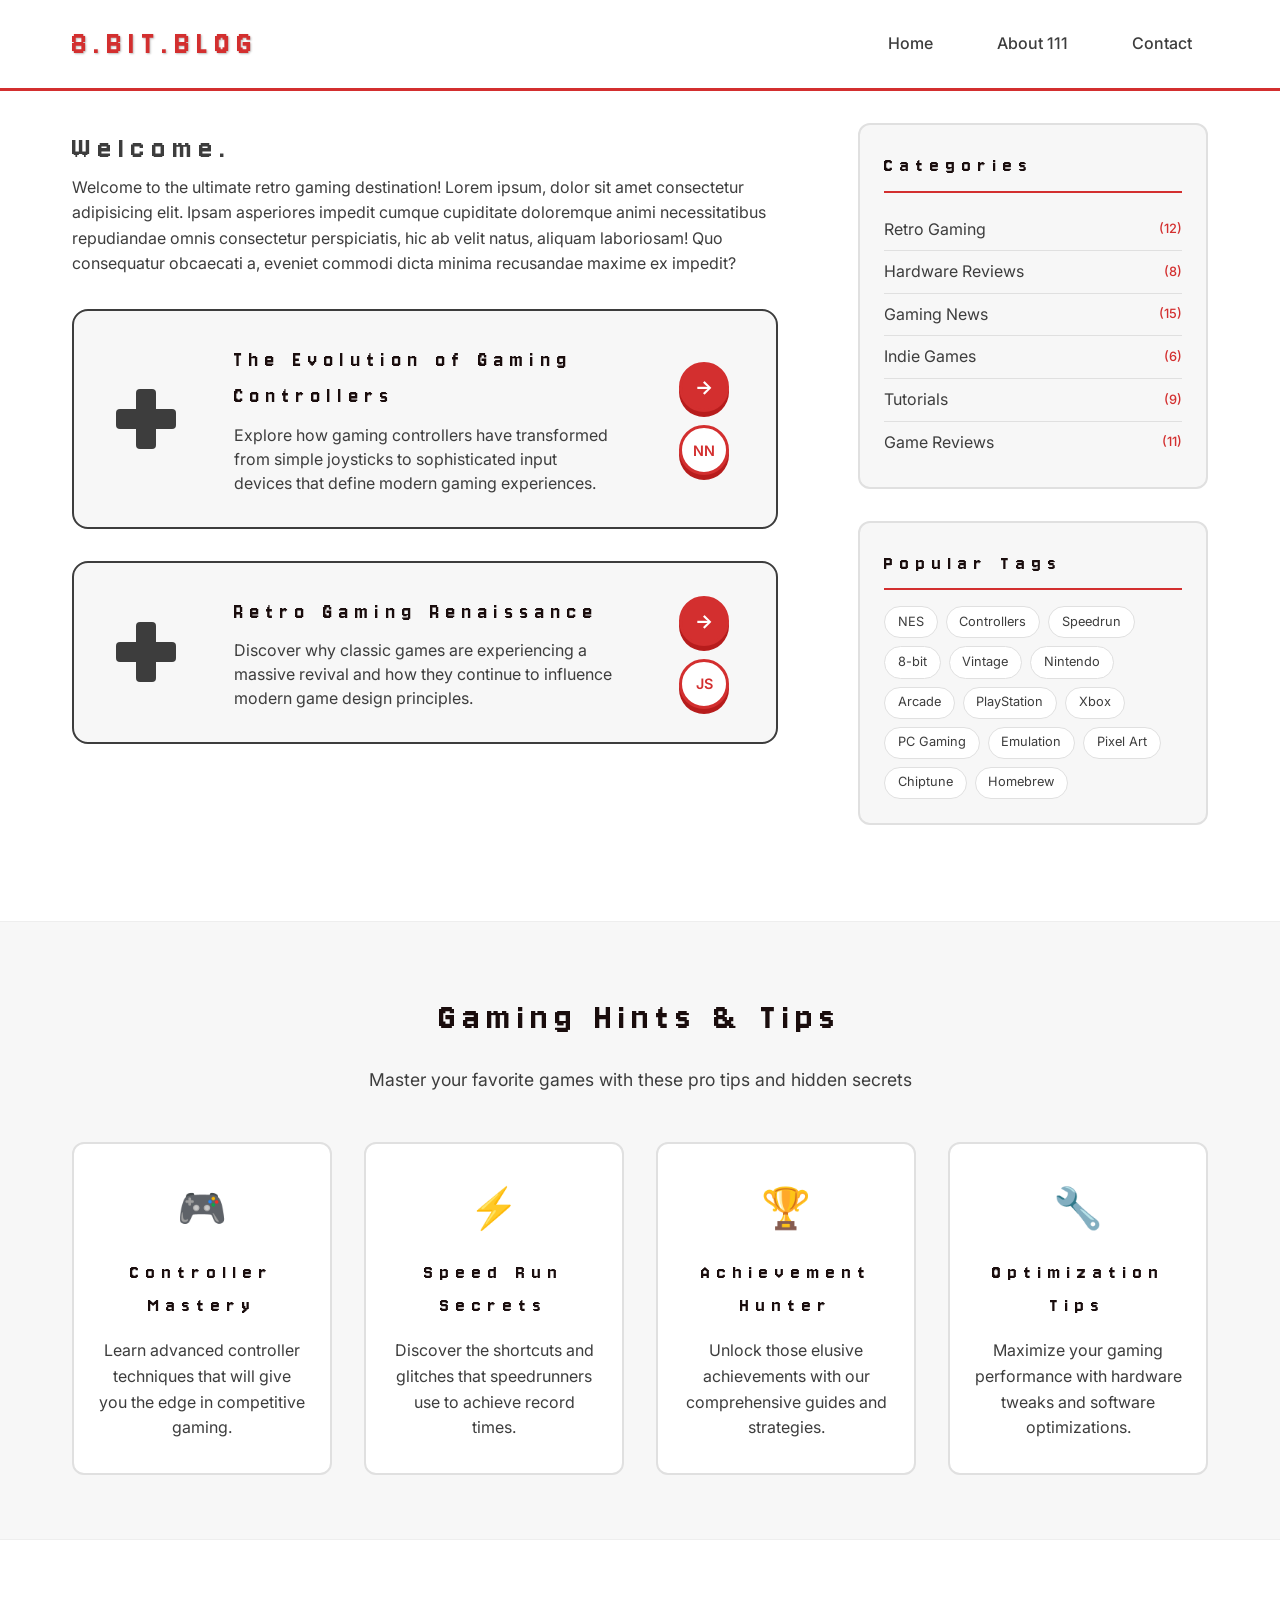
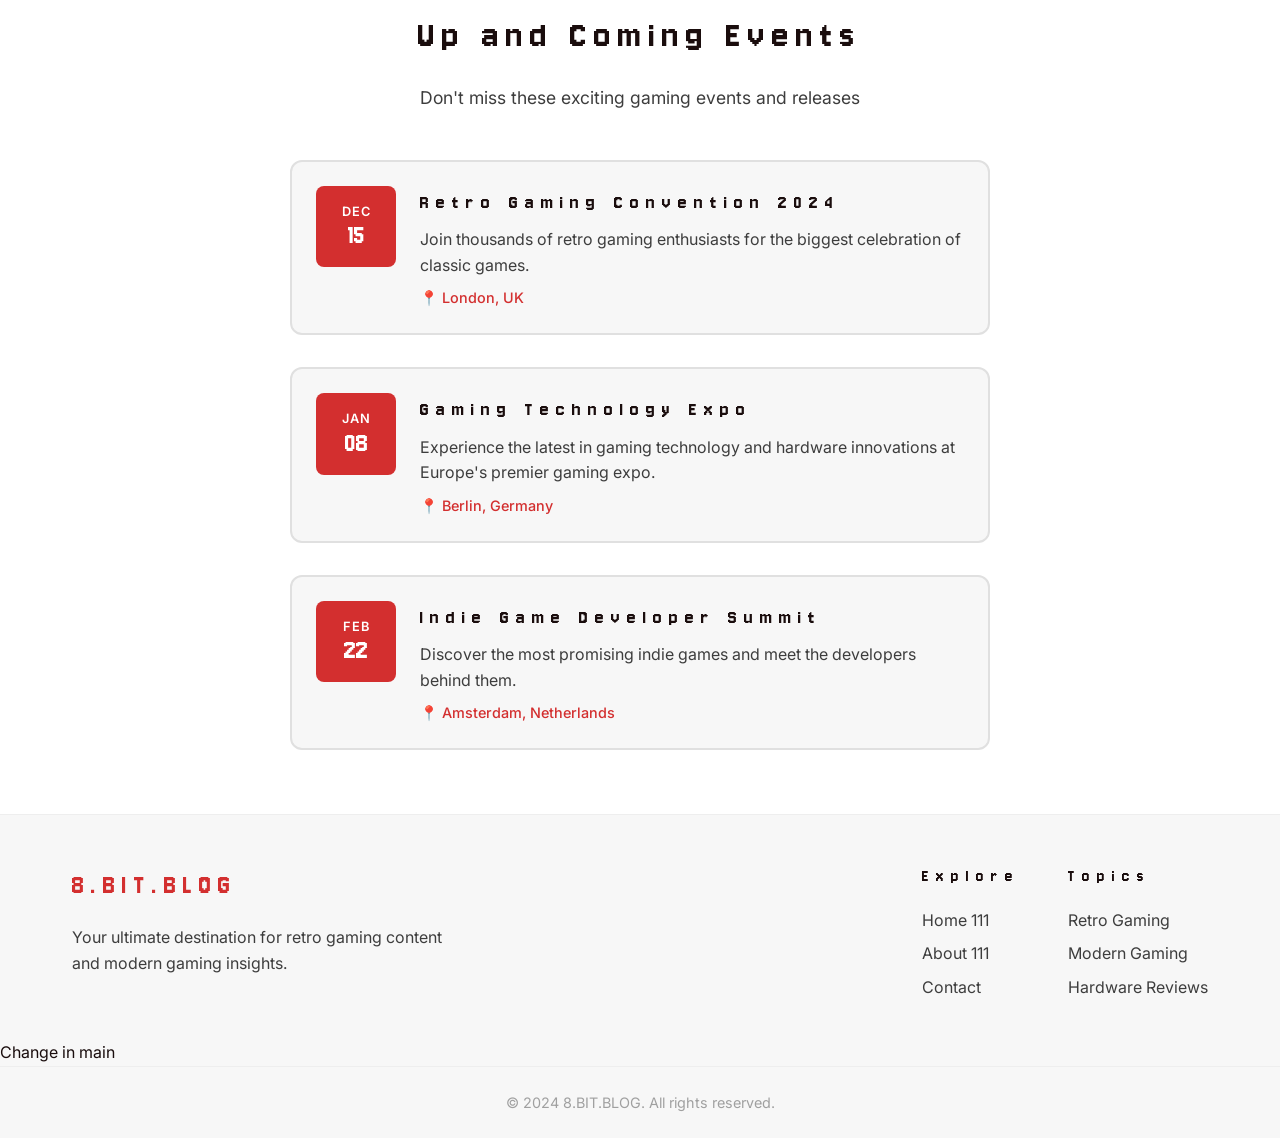
==== commit 3137b6c4: "Update index.html COmmit in remote main" ====
--- a/index.html
+++ b/index.html
@@ -292,6 +292,7 @@
         </div>
       </div>
 
+      <div>Change in main</div>
       <div class="footer-bottom">
         <p>&copy; 2024 8.BIT.BLOG. All rights reserved.</p>
       </div>
